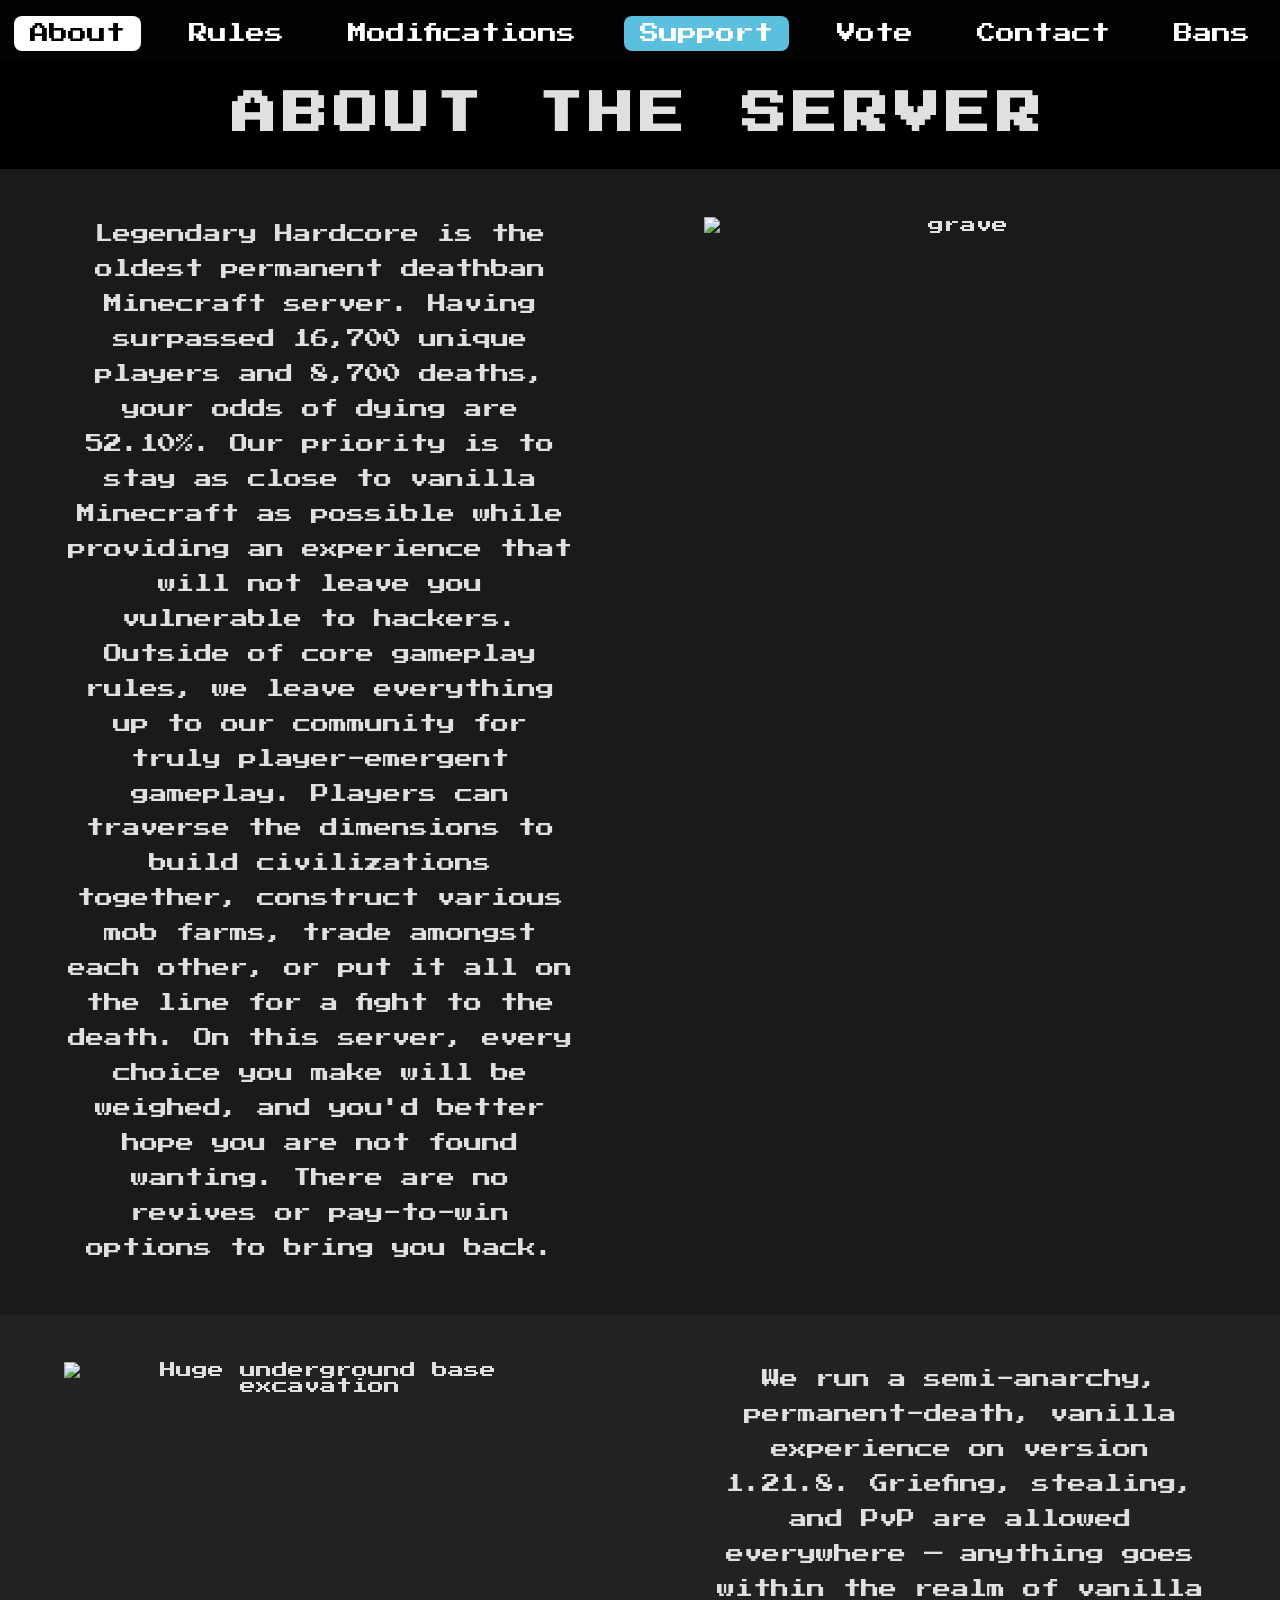
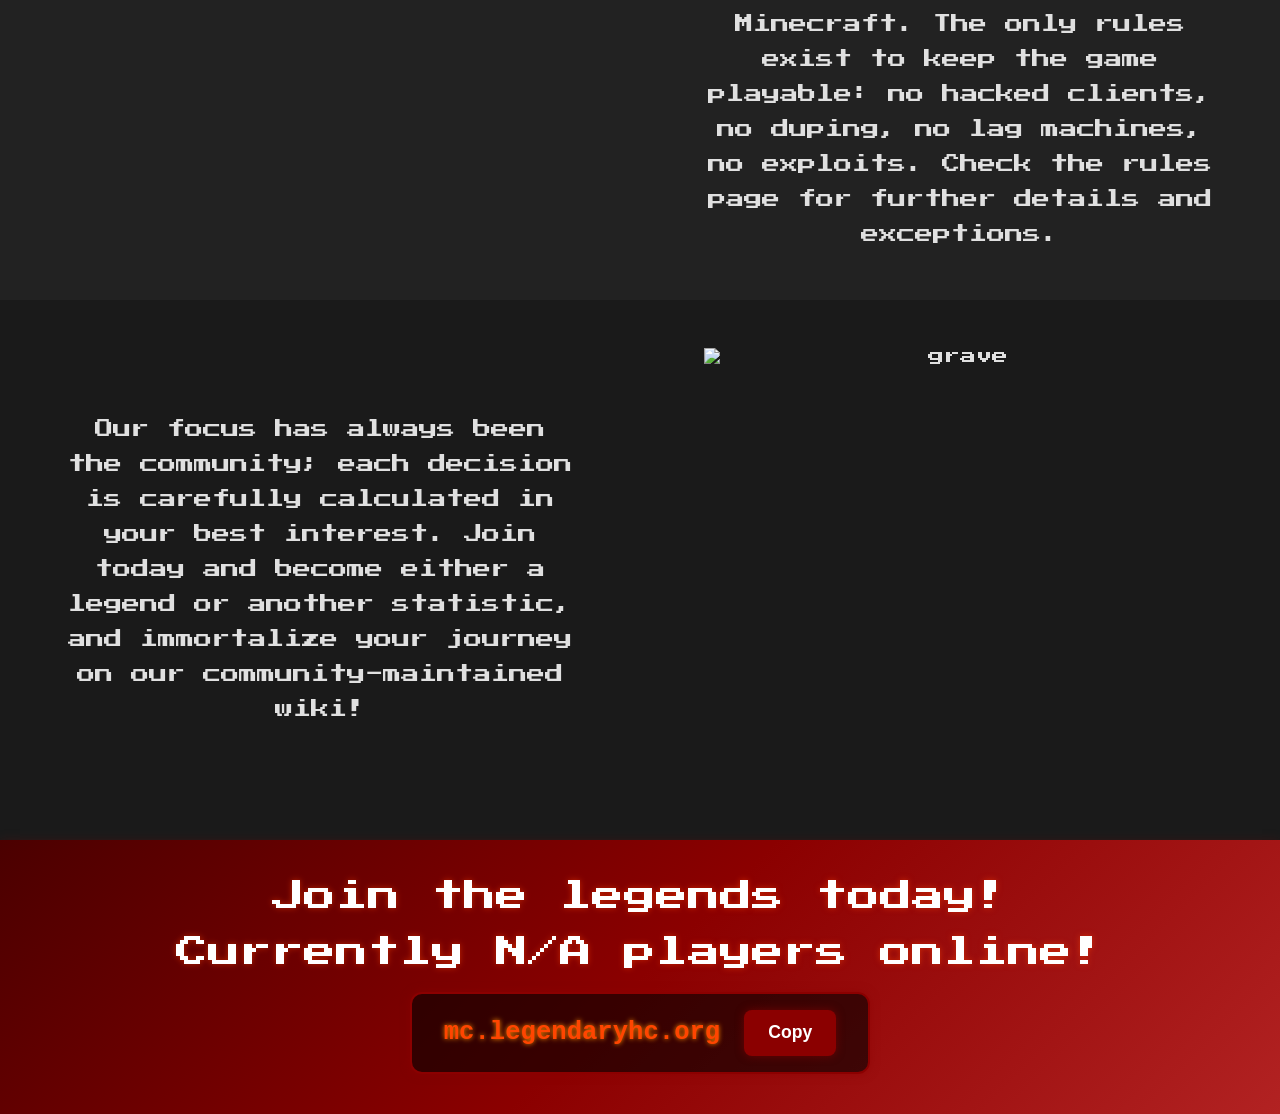
==== about.html @ 34c78698 "Add files via upload Added Core HTML, JS, and CSS" ====
<!DOCTYPE html>
<html lang="en">
<head>
    <meta charset="UTF-8">
    <meta name="viewport" content="width=device-width, initial-scale=1.0">
    <title>About - Legendary Hard-Core</title>
    <link rel="stylesheet" href="styles.css">
    <link href="https://fonts.googleapis.com/css2?family=Press+Start+2P&display=swap" rel="stylesheet">
    <!-- Font Awesome for social icons  -->
    <link rel="stylesheet" href="https://cdnjs.cloudflare.com/ajax/libs/font-awesome/6.5.1/css/all.min.css">
</head>
<body>
    <!-- Navigation Menu (same on all pages, with active class on current) -->
    <nav class="navbar">
        <!-- Hamburger icon (visible on mobile) -->
        <div class="hamburger" id="hamburger">
            <span></span>
            <span></span>
            <span></span>
        </div>

        <!-- Side menu content (hidden by default on mobile, visible horizontal on desktop) -->
        <div class="nav-sidebar" id="nav-sidebar">
            <!-- Close button (X) inside menu for easy close on mobile -->
            <div class="close-btn" id="close-btn">×</div>

            <ul class="nav-menu">
                <li><a href="index.html">Home</a></li>
                <li><a href="about.html" class="active">About</a></li>
                <li><a href="rules.html">Rules</a></li>
                <li><a href="modifications.html">Modifications</a></li>
                <li><a href="support.html" class="shop">Support</a></li>
                <li><a href="vote.html">Vote</a></li>
                <li><a href="contact.html">Contact</a></li>
                <li><a href="https://bans.legendaryhc.org/" target="_blank">Bans</a></li>
                <li><a href="https://wiki.legendaryhc.org/index.php?title=Main_Page" target="_blank">Wiki</a></li>
            </ul>
        </div>
    </nav>

    <section class="about">
        <div class="about-header">
            <h2>ABOUT THE SERVER</h2>
        </div>

        
        <div class="about-row row-1">
            <div class="about-text">
                <p>
                    Legendary Hardcore is the oldest permanent deathban Minecraft server. Having surpassed 16,700 unique players and 8,700 deaths, your odds of dying are 52.10%. Our priority is to stay as close to vanilla Minecraft as possible while providing an experience that will not leave you vulnerable to hackers. Outside of core gameplay rules, we leave everything up to our community for truly player-emergent gameplay. Players can traverse the dimensions to build civilizations together, construct various mob farms, trade amongst each other, or put it all on the line for a fight to the death. On this server, every choice you make will be weighed, and you'd better hope you are not found wanting. There are no revives or pay-to-win options to bring you back.
                </p>
            </div>
            <div class="about-image">
                <img src="images/about/2025-11-15_00.03.40.png" alt="grave" class="feature-img">
            </div>
        </div>

        
        <div class="about-row row-2">
            <div class="about-image">
                <img src="images/about/pumpkin cave.png" alt="Huge underground base excavation" class="feature-img">
            </div>
            <div class="about-text">
                <p>
                    We run a semi-anarchy, permanent-death, vanilla experience on version 1.21.8. Griefing, stealing, and PvP are allowed everywhere — anything goes within the realm of vanilla Minecraft. The only rules exist to keep the game playable: no hacked clients, no duping, no lag machines, no exploits. Check the rules page for further details and exceptions.
                </p>
            </div>
        </div>

        
        <div class="about-row row-3">
            <div class="about-text">
                <p>
                    Our focus has always been the community; each decision is carefully calculated in your best interest. Join today and become either a legend or another statistic, and immortalize your journey on our community-maintained wiki!
                </p>
            </div>
            <div class="about-image">
                <img src="images/about/pinefish grave.PNG" alt="grave" class="feature-img">
            </div>
        </div>

        
        <div class="about-cta">
            <p>Join the legends today!</p>
            <p>Currently <span id="player-count">Loading...</span> players online!</p> <!-- New line for player count -->
            <div class="ip-copy">
                <span>mc.legendaryhc.org</span>
                <button onclick="copyIP()" title="Copy IP">Copy</button>
            </div>
        </div>
    </section>

    <script src="script.js"></script>
</body>
</html>
---- styles.css ----
/* Smooth scrolling for section links */
html {
    scroll-behavior: smooth;
}

body {
    margin: 0;
    font-family: 'Press Start 2P', cursive;
    background: #0f0f0f;
    color: #e0e0e0;
    text-align: center;
    padding-top: 60px; /* Space for fixed menu */
}


@media (max-width: 1023px) {
    body {
        padding-top: 50px; /* Slightly less for mobile */
    }
}

/* Navigation */
.navbar {
    position: fixed;
    top: 0;
    left: 0;
    width: 100%;
    z-index: 1000;
    background: rgba(0, 0, 0, 0.8);
}

/* Hamburger icon (visible on mobile) */
.hamburger {
    display: flex;
    flex-direction: column;
    gap: 7px;
    cursor: pointer;
    padding: 20px;
    position: absolute;
    top: 0;
    right: 0;
}

.hamburger span {
    width: 35px;
    height: 4px;
    background: #fff;
    border-radius: 2px;
    transition: all 0.3s ease;
}

/* X shape when menu is open */
.hamburger.active span:nth-child(1) {
    transform: rotate(45deg) translate(10px, 10px);
}
.hamburger.active span:nth-child(2) {
    opacity: 0;
}
.hamburger.active span:nth-child(3) {
    transform: rotate(-45deg) translate(9px, -9px);
}

/* Slide-out sidebar (for mobile) */
.nav-sidebar {
    position: fixed;
    top: 0;
    right: 0;
    width: 320px;
    height: 100vh;
    background: rgba(0, 0, 0, 0.95);
    backdrop-filter: blur(10px);
    transform: translateX(100%);
    transition: transform 0.4s ease;
    z-index: 999;
}

.nav-sidebar.open {
    transform: translateX(0);
}

/* Close button for mobile */
.close-btn {
    position: absolute;
    top: 20px;
    right: 30px;
    font-size: 40px;
    color: #fff;
    cursor: pointer;
}

/* Menu items */
.nav-menu {
    list-style: none;
    padding: 6rem 2rem 2rem;
    margin: 0;
    height: 100%;
    display: flex;
    flex-direction: column;
    justify-content: center;
}

.nav-menu li {
    margin: 2rem 0;
}

.nav-menu a {
    color: #fff;
    font-size: 1.8rem;
    text-decoration: none;
    transition: color 0.3s, background 0.3s;
    display: block;
    padding: 1rem;
    border-radius: 8px;
}

.nav-menu a:hover {
    color: #4CAF50;
    background: rgba(76, 175, 80, 0.15);
}

/* Active page highlight  */
.nav-menu a.active {
    background: #fff;
    color: #000;
}

/* Shop/Support highlight  */
.nav-menu a.shop {
    background: #5bc0de;
    color: #fff;
}

/* Active shop  */
.nav-menu a.active.shop {
    background: #31b0d5;
    color: #fff;
}

/* Responsive: Horizontal menu on desktop */
@media (min-width: 1024px) {
    .hamburger {
        display: none;
    }

    .nav-sidebar {
        position: static;
        transform: none;
        background: none;
        backdrop-filter: none;
        height: auto;
        width: 100%;
        display: block;
    }

    .close-btn {
        display: none;
    }

    .nav-menu {
        flex-direction: row;
        justify-content: center;
        padding: 1rem 0;
        height: auto;
    }

    .nav-menu li {
        margin: 0 1rem;
    }

    .nav-menu a {
        font-size: 1.2rem;
        padding: 0.5rem 1rem;
    }
}

/* On mobile, force hamburger even if screen is wide but tall */
@media (max-width: 768px) {
    .nav-menu {
        flex-direction: column; /* Ensure vertical stack in sidebar */
    }
    .nav-menu a {
        font-size: 1.6rem; /* Slightly smaller for mobile */
    }
}

/* HERO SECTION (Home) */
.hero {
    display: flex;
    height: 80vh;
}

.left-side {
    width: 50%;
    background-image: url('images/lhc_logo_heads.png');
    background-size: cover;
    background-position: center;
    background-repeat: no-repeat;
    position: relative;
    color: white;
    display: flex;
    flex-direction: column;
    justify-content: center;
    align-items: center;
    padding: 2rem;
}

.left-side::before {
    content: "";
    position: absolute;
    top: 0;
    left: 0;
    right: 0;
    bottom: 0;
    background: rgba(0, 0, 0, 0.65);
    z-index: 1;
}

.left-side > * {
    position: relative;
    z-index: 2;
}

.left-side h1 {
    font-size: 4rem;
    text-shadow: 3px 3px 6px rgba(0,0,0,0.8);
    margin: 0;
    text-transform: uppercase;
}

.left-side p {
    font-size: 1.5rem;
    margin-top: 1rem;
    text-shadow: 2px 2px 4px rgba(0,0,0,0.9);
}

.social-links {
    position: absolute;
    bottom: 2rem;
    right: 2rem;
    display: flex;
    gap: 1.5rem;
    justify-content: flex-end;
}

.social-links a {
    color: white;
    font-size: 2rem;
    text-decoration: none;
    transition: color 0.3s ease;
}

.social-links a:hover {
    color: #4CAF50;
}

.social-links a i {
    text-shadow: 0 0 6px rgba(0,0,0,0.7);
}

.right-side {
    width: 50%;
    position: relative;
    overflow: hidden;
}

.slideshow {
    height: 100%;
    width: 100%;
}

.slide {
    position: absolute;
    top: 0;
    left: 0;
    width: 100%;
    height: 100%;
    object-fit: cover;
    opacity: 0;
    transition: opacity 1s ease-in-out;
}

.slide.active {
    opacity: 1;
}

.caption {
    position: absolute;
    bottom: 0;
    left: 0;
    right: 0;
    background: rgba(0, 0, 0, 0.8);
    color: #fff;
    padding: 1rem;
    font-size: 1rem;
    text-align: left;
}

@media (max-width: 768px) {
    .hero {
        flex-direction: column;
        height: auto; /* Allow natural height on mobile */
    }
    .left-side, .right-side {
        width: 100%;
        height: 50vh; /* Half screen for each */
        padding: 1rem; /* Reduce padding */
    }
    .left-side h1 {
        font-size: 2.5rem; /* Smaller for mobile */
    }
    .left-side p {
        font-size: 1rem;
    }
    .social-links {
        position: static;
        margin-top: 1rem;
        justify-content: center;
        gap: 1rem;
    }
    .social-links a {
        font-size: 1.5rem;
    }
    .slide {
        height: 100%;
        object-fit: contain; /* Fit without cropping on mobile */
    }
    .caption {
        font-size: 0.8rem;
        padding: 0.5rem;
    }
}

/* ABOUT SECTION */
.about {
    background: #111;
    padding: 0;
    color: #e0e0e0;
}

.about-header {
    background: #000;
    padding: 2rem 1rem;
    text-align: center;
}

.about-header h2 {
    margin: 0;
    font-size: 2.8rem;
    text-transform: uppercase;
    letter-spacing: 6px;
}

.about-row {
    display: flex;
    align-items: stretch;
    min-height: 60vh;
    flex-wrap: wrap;
}

.about-row .about-text,
.about-row .about-image {
    flex: 1;
    min-width: 300px;
    padding: 3rem 4rem;
    display: flex;
    flex-direction: column;
    justify-content: center;
}

.about-row .about-text p {
    font-size: 1.15rem;
    line-height: 1.9;
    margin: 0;
}

.about-row .about-image {
    position: relative;
    overflow: hidden;
}

.feature-img {
    width: 100%;
    height: 100%;
    object-fit: cover;
    object-position: center;
    transition: transform 0.4s ease;
}

.about-row:hover .feature-img {
    transform: scale(1.05);
}

.row-1,
.row-3 {
    background: #1a1a1a;
}

.row-2 {
    background: #222222;
}

.about-cta {
    background: linear-gradient(135deg, #4B0000, #8B0000, #B22222);
    padding: 2.5rem;
    text-align: center;
    color: #fff;
    box-shadow: 0 4px 12px rgba(139, 0, 0, 0.4);
}

.about-cta p {
    font-size: 2rem;
    margin: 0 0 1.5rem;
    text-shadow: 0 0 6px rgba(255, 69, 0, 0.5);
}

.ip-copy {
    display: inline-flex;
    align-items: center;
    background: rgba(0, 0, 0, 0.6);
    padding: 1rem 2rem;
    border-radius: 12px;
    font-size: 1.6rem;
    gap: 1.5rem;
    border: 2px solid #8B0000;
    box-shadow: 0 0 10px rgba(139, 0, 0, 0.5);
}

.ip-copy span {
    font-family: monospace;
    color: #FF4500;
    text-shadow: 0 0 5px #FF8C00;
    font-weight: bold;
}

.ip-copy button {
    background: #8B0000;
    color: #fff;
    border: none;
    padding: 0.8rem 1.5rem;
    cursor: pointer;
    border-radius: 8px;
    font-size: 1.1rem;
    font-weight: bold;
    transition: all 0.3s ease;
    box-shadow: 0 0 8px rgba(139, 0, 0, 0.6);
}

.ip-copy button:hover {
    background: #B22222;
    transform: scale(1.03);
    box-shadow: 0 0 12px rgba(178, 34, 34, 0.8);
}

@media (max-width: 768px) {
    .about-header h2 {
        font-size: 2rem;
    }
    .about-row {
        flex-direction: column;
        min-height: auto;
    }
    .about-row .about-text,
    .about-row .about-image {
        padding: 1.5rem 2rem;
        min-height: auto;
    }
    .about-row .about-text p {
        font-size: 1rem;
        line-height: 1.6; 
    }
    .about-cta {
        padding: 2rem 1rem;
    }
    .about-cta p {
        font-size: 1.5rem;
    }
    .ip-copy {
        flex-direction: column;
        gap: 1rem;
        font-size: 1.4rem;
        padding: 0.8rem 1.5rem;
    }
    .ip-copy button {
        padding: 0.6rem 1rem;
        font-size: 1rem;
    }
}

/* RULES SECTION */
.rules {
    background: #0f0f0f;
    padding: 4rem 2rem;
    color: #e0e0e0;
}

.rules-header {
    background: #000;
    padding: 2rem;
    text-align: center;
    border-bottom: 4px solid #00aaff;
}

.rules-header h2 {
    margin: 0;
    font-size: 3.2rem;
    text-transform: uppercase;
    letter-spacing: 8px;
    color: #fff;
}

.rules-intro {
    text-align: center;
    max-width: 900px;
    margin: 2rem auto;
}

.rules-intro p {
    font-size: 1.4rem;
    color: #ffcc00;
    margin: 0;
}

.rules-highlights {
    display: flex;
    justify-content: center;
    gap: 4rem;
    flex-wrap: wrap;
    margin: 4rem 0;
    max-width: 1200px;
    margin-left: auto;
    margin-right: auto;
}

.rule-card {
    background: #1a1a1a;
    padding: 2rem;
    width: 300px;
    text-align: center;
    border-radius: 8px;
    border: 2px solid #333;
    transition: transform 0.3s;
}

.rule-card:hover {
    transform: translateY(-10px);
    border-color: #00aaff;
}

.rule-icon {
    font-size: 4rem;
    color: #00aaff;
    margin-bottom: 1rem;
}

.rule-card p {
    font-size: 1.1rem;
    margin: 0;
}

.rules-details {
    max-width: 1000px;
    margin: 0 auto;
    text-align: center;
    font-size: 1.15rem;
    line-height: 1.8;
}

.rules-details p {
    margin-bottom: 1.5rem;
}

.rules-details a {
    color: #ffcc00;
    text-decoration: underline;
}

.rules-details a:hover {
    color: #fff;
}

@media (max-width: 768px) {
    .rules {
        padding: 2rem 1rem;
    }
    .rules-header h2 {
        font-size: 2.2rem;
    }
    .rules-intro p {
        font-size: 1.2rem;
    }
    .rules-highlights {
        flex-direction: column;
        gap: 2rem;
    }
    .rule-card {
        width: 100%;
        padding: 1.5rem;
    }
    .rule-icon {
        font-size: 3rem;
    }
    .rule-card p {
        font-size: 1rem;
    }
    .rules-details {
        font-size: 1rem;
        padding: 0 1rem;
    }
}

/* SUPPORT SECTION - COMPACT & EVEN CARDS */
.support {
    background: #0a0a0a url('images/backgrounds/2025-10-23_02.30.45.png') center/cover no-repeat fixed;
    padding: 6rem 2rem 12rem;
    color: #fff;
    position: relative;
}

.support::before {
    content: "";
    position: absolute;
    top: 0;
    left: 0;
    right: 0;
    bottom: 0;
    background: rgba(0, 0, 0, 0.65);
    z-index: 0;
}

.support > * {
    position: relative;
    z-index: 1;
}

.support-container {
    display: flex;
    max-width: 1400px;
    margin: 0 auto;
    gap: 6rem;
    flex-wrap: wrap;
}

.support-text {
    flex: 1;
    min-width: 380px;
}

.support-text h2 {
    font-size: 5rem;
    text-transform: uppercase;
    color: #ffd700;
    margin-bottom: 0.5rem;
    letter-spacing: 4px;
}

.support-text h3 {
    font-size: 3rem;
    color: #00bfff;
    margin-bottom: 2rem;
}

.support-text p {
    font-size: 1.3rem;
    line-height: 1.9;
    margin-bottom: 2rem;
}

.visit-store {
    display: inline-block;
    background: #ff4500;
    color: white;
    padding: 1.2rem 3rem;
    font-size: 1.6rem;
    text-decoration: none;
    border-radius: 8px;
    margin-top: 2rem;
    font-weight: bold;
    transition: background 0.3s;
}

.visit-store:hover {
    background: #ff6347;
}

.support-ranks {
    flex: 1;
    display: flex;
    flex-direction: column;
    gap: 4rem;
}

.rank-card {
    position: relative;
    height: 260px;
    perspective: 1000px;
    cursor: pointer;
    transition: transform 0.3s ease;
}

.rank-card:hover {
    transform: translateY(-8px);
}

.rank-inner {
    position: absolute;
    width: 100%;
    height: 100%;
    transition: transform 0.8s;
    transform-style: preserve-3d;
}

.rank-card:hover .rank-inner {
    transform: rotateY(180deg);
}

.rank-front,
.rank-back {
    position: absolute;
    width: 100%;
    height: 100%;
    backface-visibility: hidden;
    display: flex;
    flex-direction: column;
    justify-content: center;
    align-items: center;
    border-radius: 16px;
    padding: 1.5rem;
    background: rgba(20, 20, 20, 0.92);
    border: 3px solid #444;
    box-shadow: 0 6px 20px rgba(0,0,0,0.7);
    overflow: hidden;
}

.rank-back {
    transform: rotateY(180deg);
    background: rgba(30, 30, 30, 0.98);
    overflow-y: auto;
}

.rank-heart {
    width: 120px;
    height: 120px;
    margin-bottom: 1rem;
}

.rank-card h4 {
    font-size: 2.4rem;
    margin: 0.5rem 0;
    color: #ffd700;
}

.price {
    font-size: 1.6rem;
    color: #00ff9d;
    font-weight: bold;
    text-align: center;
}

.rank-back ul {
    list-style: none;
    padding: 0 1.5rem;
    margin: 0;
    text-align: left;
    font-size: 1rem;
    line-height: 1.7;
}

.rank-back li {
    margin-bottom: 0.7rem;
    position: relative;
    padding-left: 1.6rem;
}

.rank-back li:before {
    content: "→";
    position: absolute;
    left: 0;
    color: #ffd700;
}

.gold .rank-front { border-color: #ffd700; }
.diamond .rank-front { border-color: #00bfff; }
.hardcore .rank-front { border-color: #ff4500; }

@media (max-width: 768px) {
    .support {
        padding: 4rem 1rem 8rem;
    }
    .support-container {
        flex-direction: column;
        gap: 3rem;
    }
    .support-text h2 {
        font-size: 3.5rem;
    }
    .support-text h3 {
        font-size: 2.2rem;
    }
    .support-text p {
        font-size: 1.1rem;
    }
    .visit-store {
        padding: 1rem 2rem;
        font-size: 1.4rem;
    }
    .support-ranks {
        gap: 3rem;
    }
    .rank-card {
        height: auto; /* Allow natural height on mobile */
    }
    .rank-inner {
        transform: none !important; /* Disable flip on mobile for simplicity; show front only or tap to flip if needed */
    }
    .rank-back {
        display: none; /* Optional: Show only front on mobile, or add JS tap to toggle */
    }
    .rank-heart {
        width: 80px;
        height: 80px;
    }
    .rank-card h4 {
        font-size: 2rem;
    }
    .price {
        font-size: 1.4rem;
    }
}

/* VOTE SECTION */
.vote {
    background: #0a0a0a url('images/vote-bg.png') center/cover no-repeat fixed;
    padding: 6rem 2rem 10rem;
    color: #e0e0e0;
    position: relative;
}

.vote::before {
    content: "";
    position: absolute;
    top: 0; left: 0; right: 0; bottom: 0;
    background: rgba(0, 0, 0, 0.7);
    z-index: 0;
}

.vote > * {
    position: relative;
    z-index: 1;
}

.vote-header {
    background: #000;
    padding: 2rem;
    text-align: center;
    border-bottom: 4px solid #00aaff;
}

.vote-header h2 {
    margin: 0;
    font-size: 3.5rem;
    text-transform: uppercase;
    letter-spacing: 8px;
    color: #fff;
}

.vote-intro {
    max-width: 1000px;
    margin: 3rem auto;
    text-align: center;
}

.vote-intro p {
    font-size: 1.3rem;
    line-height: 1.8;
    margin-bottom: 1.5rem;
}

.perks-list {
    list-style: none;
    padding: 0;
    margin: 2rem 0;
    font-size: 1.2rem;
}

.perks-list li {
    margin-bottom: 1rem;
    color: #ffcc00;
}

.streak-note {
    font-size: 1.1rem;
    color: #aaa;
    font-style: italic;
}

.vote-table {
    display: flex;
    justify-content: center;
    gap: 3rem;
    flex-wrap: wrap;
    max-width: 1200px;
    margin: 4rem auto;
}

.vote-column {
    flex: 1;
    min-width: 300px;
    background: rgba(30, 30, 30, 0.8);
    padding: 2rem;
    border-radius: 12px;
    border: 2px solid #333;
}

.vote-column h3 {
    font-size: 2rem;
    color: #00aaff;
    margin-bottom: 1.5rem;
    text-align: center;
}

.vote-link {
    display: block;
    background: #222;
    color: #fff;
    padding: 1rem;
    margin-bottom: 1rem;
    text-decoration: none;
    border-radius: 8px;
    transition: background 0.3s;
}

.vote-link:hover {
    background: #00aaff;
}

.streak-tier,
.milestone-tier {
    background: #1a1a1a;
    padding: 1rem;
    margin-bottom: 1rem;
    border-radius: 8px;
    text-align: center;
    font-size: 1.1rem;
}

.vote-note {
    text-align: center;
    font-size: 1.2rem;
    color: #aaa;
    margin-top: 3rem;
}

@media (max-width: 768px) {
    .vote {
        padding: 4rem 1rem 6rem;
    }
    .vote-header h2 {
        font-size: 2.5rem;
    }
    .vote-intro p {
        font-size: 1.1rem;
    }
    .perks-list {
        font-size: 1rem;
    }
    .streak-note {
        font-size: 1rem;
    }
    .vote-table {
        flex-direction: column;
        gap: 2rem;
    }
    .vote-column {
        min-width: 100%;
        padding: 1.5rem;
    }
    .vote-column h3 {
        font-size: 1.8rem;
    }
    .vote-link {
        padding: 0.8rem;
        font-size: 1rem;
    }
}

/* CONTACT SECTION */
.contact {
    background: #0a0a0a;
    padding: 6rem 2rem 8rem;
    color: #e0e0e0;
    text-align: center;
}

.contact-header {
    background: #000;
    padding: 2rem;
    margin-bottom: 3rem;
}

.contact-header h2 {
    margin: 0;
    font-size: 3.5rem;
    text-transform: uppercase;
    letter-spacing: 8px;
    color: #fff;
}

.contact-content {
    max-width: 900px;
    margin: 0 auto;
    font-size: 1.3rem;
    line-height: 1.8;
}

.contact-content p {
    margin-bottom: 2rem;
}

.contact-content a {
    color: #00bfff;
    text-decoration: underline;
}

.contact-content a:hover {
    color: #fff;
}

.disclaimer {
    font-size: 1.1rem;
    color: #aaa;
    font-style: italic;
    margin: 4rem 0 2rem;
}

.credits {
    font-size: 1.2rem;
    margin: 2rem 0;
}

.copyright {
    font-size: 1rem;
    color: #777;
    margin-top: 3rem;
}

@media (max-width: 768px) {
    .contact {
        padding: 4rem 1rem 6rem;
    }
    .contact-header {
        padding: 1.5rem;
        margin-bottom: 2rem;
    }
    .contact-header h2 {
        font-size: 2.5rem;
    }
    .contact-content {
        font-size: 1.1rem;
        padding: 0 1rem;
    }
    .disclaimer {
        margin: 2rem 0 1rem;
        font-size: 1rem;
    }
    .credits {
        font-size: 1.1rem;
    }
    .copyright {
        font-size: 0.9rem;
    }
    .ip-copy { 
        flex-direction: column;
    }
}

/* MODIFICATIONS SECTION (from previous) */
.modifications {
    background: #0a0a0a url('images/vote-bg.png') center/cover no-repeat fixed; 
    padding: 6rem 2rem 10rem; /* Increased padding for better spacing with background */
    color: #e0e0e0;
    position: relative;
}

.modifications::before {
    content: "";
    position: absolute;
    top: 0;
    left: 0;
    right: 0;
    bottom: 0;
    background: rgba(0, 0, 0, 0.7); /* Dark overlay for readability */
    z-index: 0;
}

.modifications > * {
    position: relative;
    z-index: 1;
}

.modifications-header {
    background: #000;
    padding: 2rem;
    text-align: center;
    border-bottom: 4px solid #00aaff;
}

.modifications-header h2 {
    margin: 0;
    font-size: 3.2rem;
    text-transform: uppercase;
    letter-spacing: 8px;
    color: #fff;
}

.modifications-intro {
    text-align: center;
    max-width: 900px;
    margin: 2rem auto;
}

.modifications-intro p {
    font-size: 1.4rem;
    color: #ffcc00;
    margin: 0;
}

.modifications-columns {
    display: flex;
    justify-content: space-between; /* Pushes columns to far left and far right */
    max-width: 1200px; /* Wider container for larger middle gap */
    margin: 4rem auto;
    gap: 4rem; /* Minimum gap, but space-between will maximize it */
}

.modifications-list {
    list-style: none;
    padding: 0;
    font-size: 1.15rem;
    line-height: 1.8;
    text-align: left;
    flex: 1; /* Allows each column to take equal space if needed, but with space-between */
    max-width: 45%; /* Limits width for larger center gap */
}

@media (max-width: 768px) {
    .modifications {
        padding: 4rem 1rem 6rem;
    }
    .modifications-header h2 {
        font-size: 2.5rem;
    }
    .modifications-intro p {
        font-size: 1.2rem;
        padding: 0 1rem;
    }
    .modifications-columns {
        flex-direction: column;
        gap: 2rem;
    }
    .modifications-list {
        max-width: 100%;
        font-size: 1rem;
        line-height: 1.6;
    }
    .modifications-list li {
        margin-bottom: 1rem;
    }
}

.modifications-list li {
    margin-bottom: 1.5rem;
    position: relative;
    padding-left: 2rem;
}

.modifications-list li::before {
    content: "•";
    position: absolute;
    left: 0;
    color: #00aaff;
    font-size: 1.5rem;
}

@media (max-width: 768px) {
    .modifications-header h2 {
        font-size: 2.5rem;
    }
    .modifications-list {
        text-align: center;
        padding: 0 1rem;
    }
    .modifications-list li {
        padding-left: 0;
        text-align: left;
    }
    .modifications-list li::before {
        left: -1rem;
    }
}
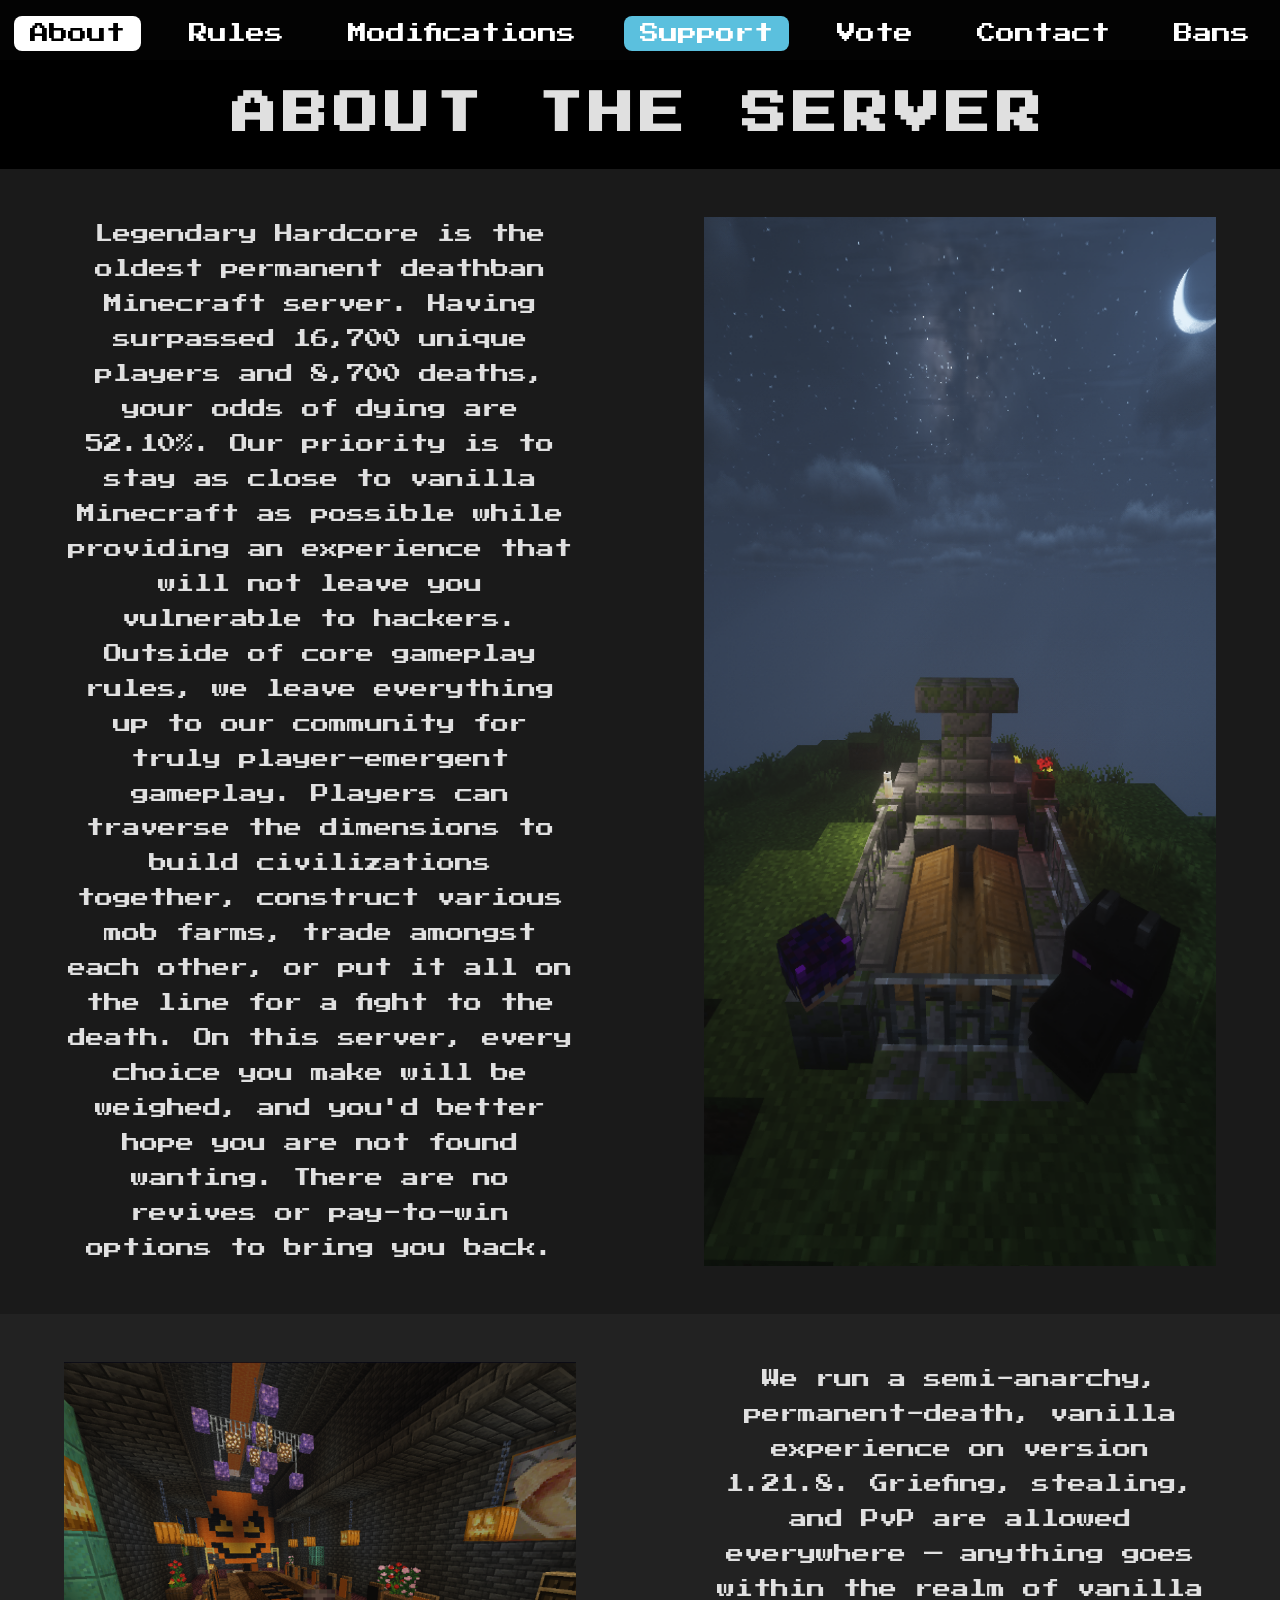
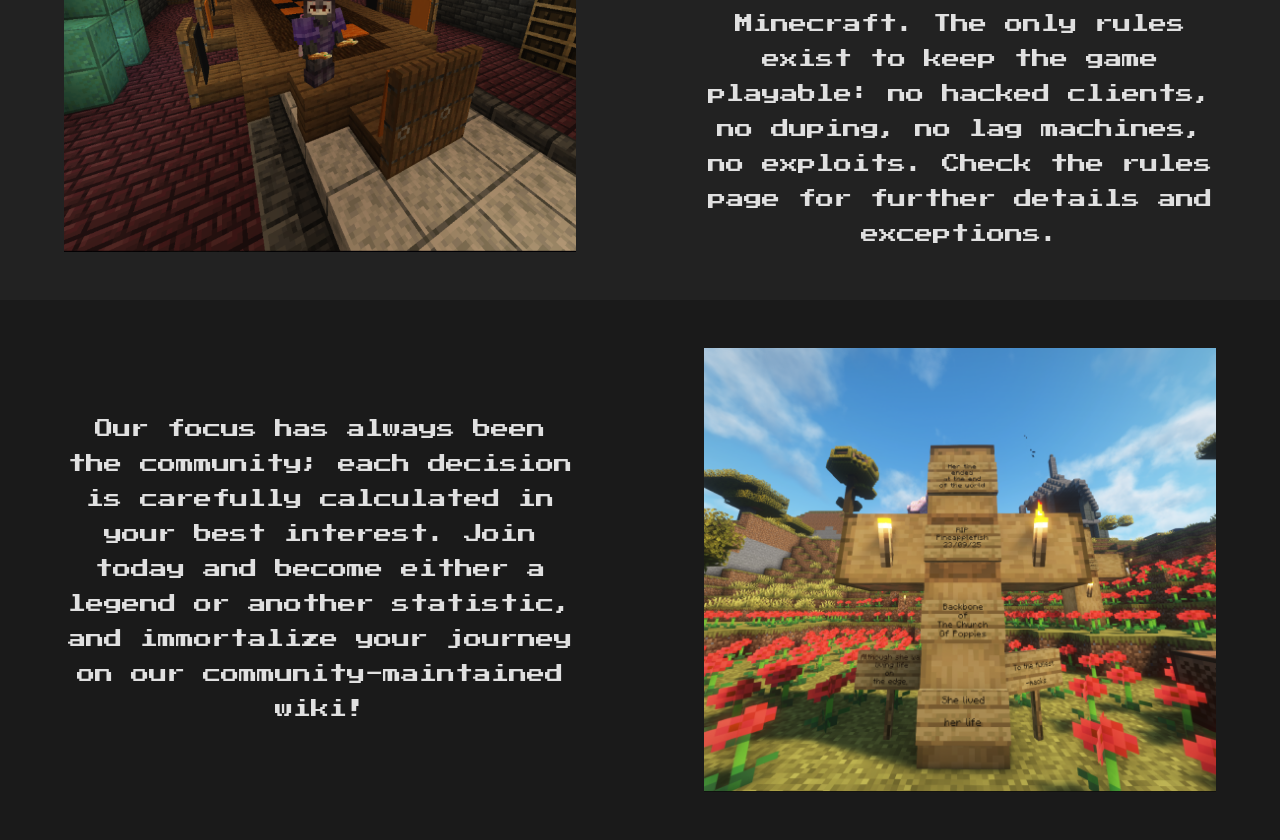
==== commit fe4141a2: "Update about.html Removed Server info" ====
--- a/about.html
+++ b/about.html
@@ -78,18 +78,9 @@
                 <img src="images/about/pinefish grave.PNG" alt="grave" class="feature-img">
             </div>
         </div>
-
-        
-        <div class="about-cta">
-            <p>Join the legends today!</p>
-            <p>Currently <span id="player-count">Loading...</span> players online!</p> <!-- New line for player count -->
-            <div class="ip-copy">
-                <span>mc.legendaryhc.org</span>
-                <button onclick="copyIP()" title="Copy IP">Copy</button>
-            </div>
-        </div>
     </section>
 
     <script src="script.js"></script>
 </body>
-</html>+
+</html>
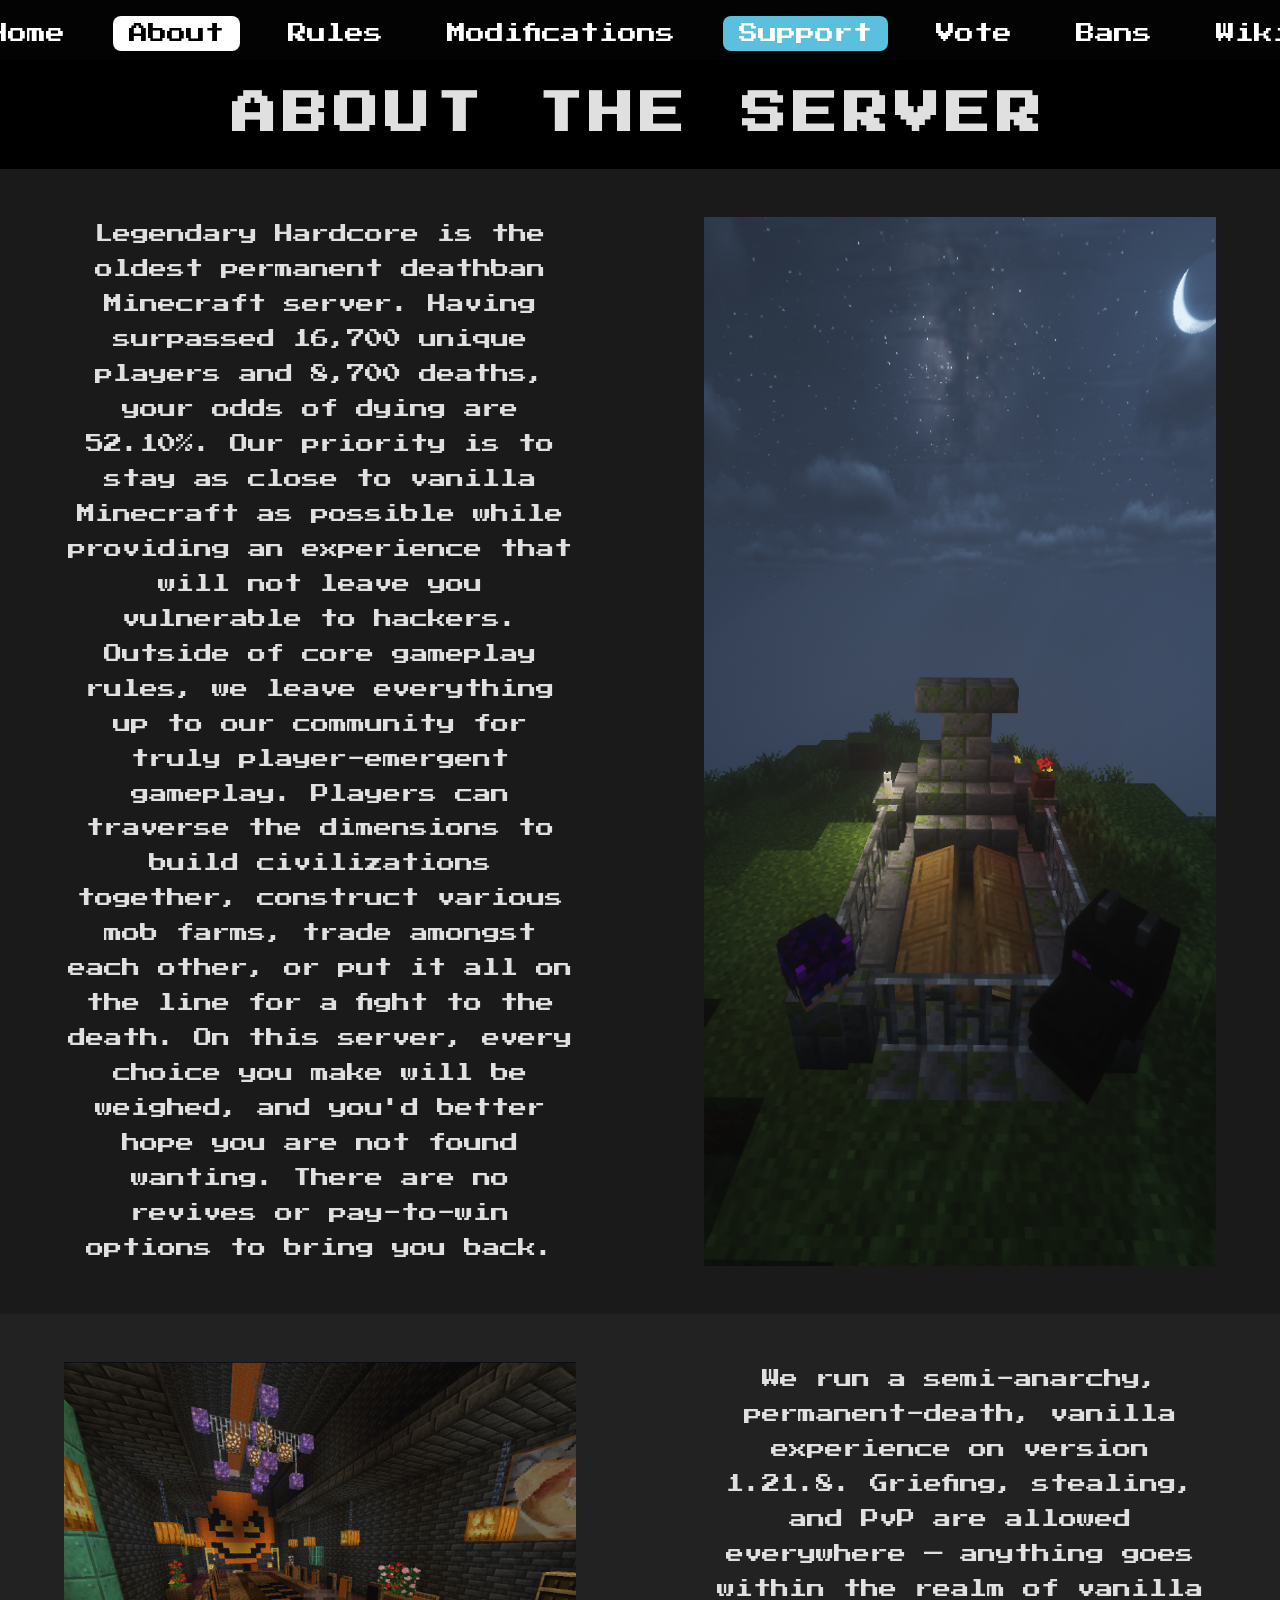
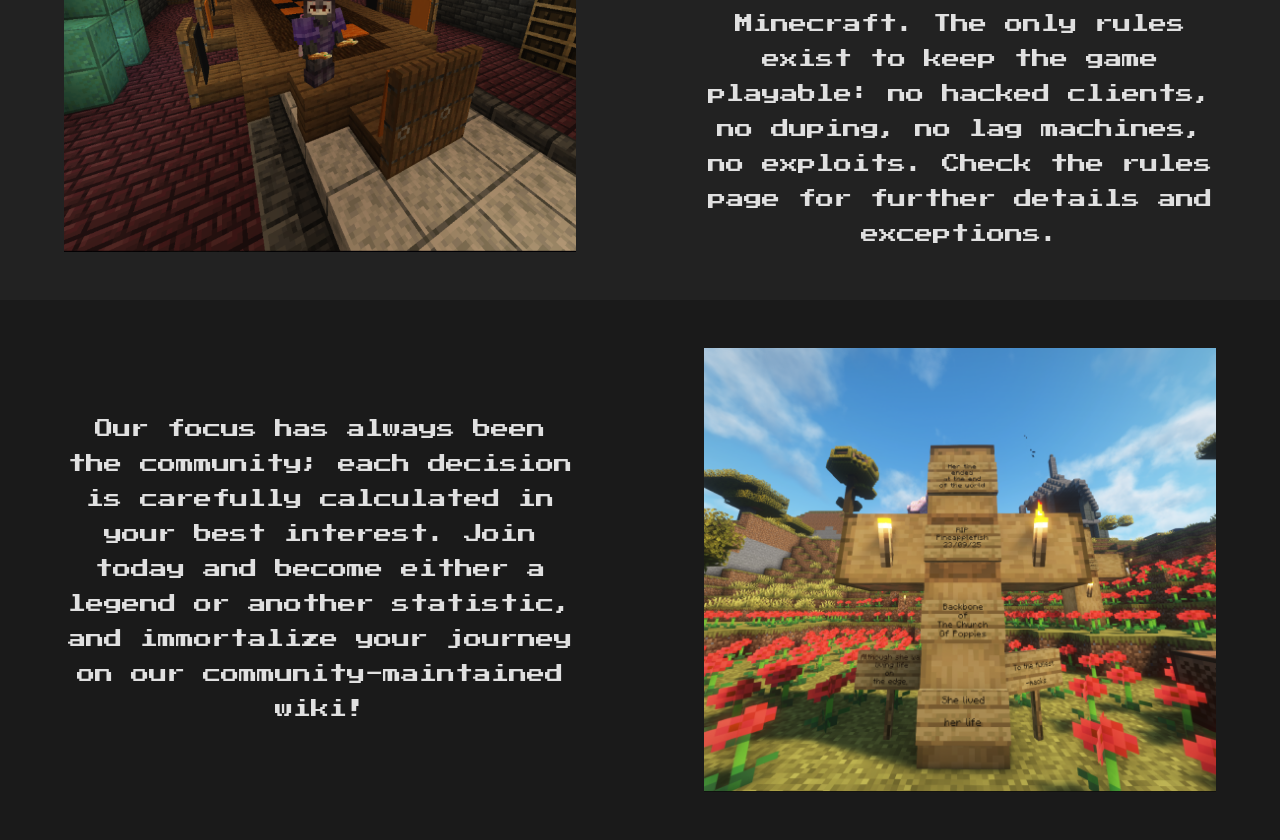
==== commit 9a632cf9: "Update about.html Removed: <li><a href="contact.html">Contact</a></li>" ====
--- a/about.html
+++ b/about.html
@@ -31,7 +31,6 @@
                 <li><a href="modifications.html">Modifications</a></li>
                 <li><a href="support.html" class="shop">Support</a></li>
                 <li><a href="vote.html">Vote</a></li>
-                <li><a href="contact.html">Contact</a></li>
                 <li><a href="https://bans.legendaryhc.org/" target="_blank">Bans</a></li>
                 <li><a href="https://wiki.legendaryhc.org/index.php?title=Main_Page" target="_blank">Wiki</a></li>
             </ul>
@@ -84,3 +83,4 @@
 </body>
 
 </html>
+
--- a/styles.css
+++ b/styles.css
@@ -1075,7 +1075,7 @@
 
 /* MODIFICATIONS SECTION (from previous) */
 .modifications {
-    background: #0a0a0a url('images/vote-bg.png') center/cover no-repeat fixed; 
+    background: #0a0a0a url('images/backgrounds/torihen castle.PNG') center/cover no-repeat fixed; 
     padding: 6rem 2rem 10rem; /* Increased padding for better spacing with background */
     color: #e0e0e0;
     position: relative;
@@ -1196,4 +1196,6 @@
     .modifications-list li::before {
         left: -1rem;
     }
-}+
+}
+
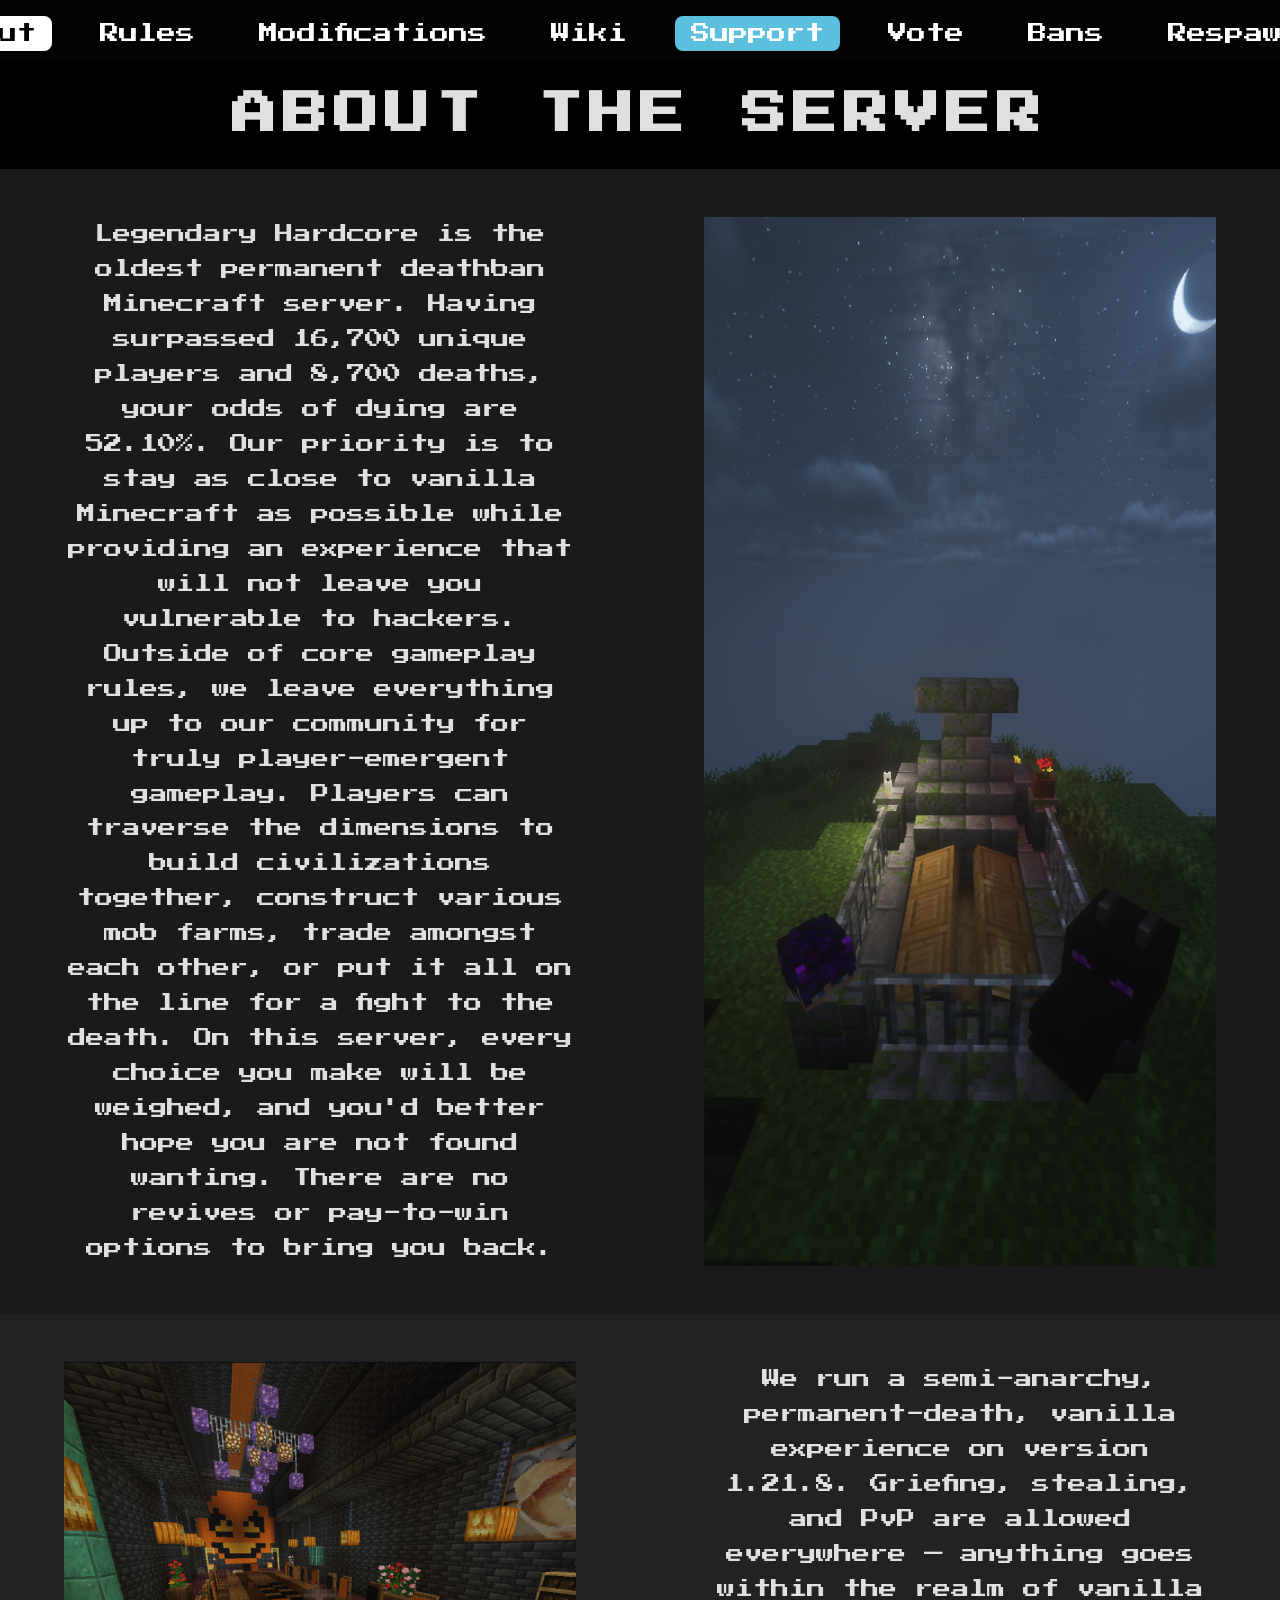
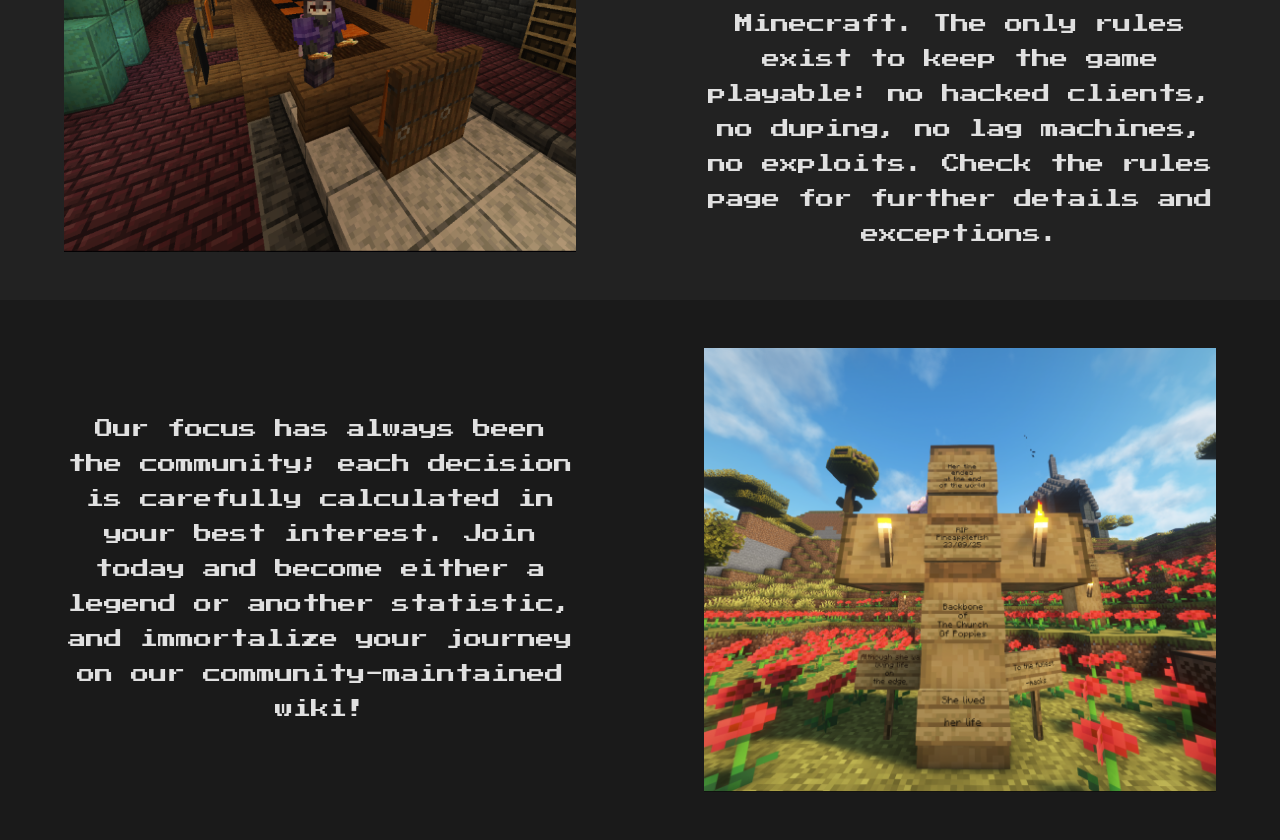
==== commit c70e234c: "Update about.html" ====
--- a/about.html
+++ b/about.html
@@ -26,13 +26,15 @@
 
             <ul class="nav-menu">
                 <li><a href="index.html">Home</a></li>
-                <li><a href="about.html" class="active">About</a></li>
+                <li><a href="about.html" class="active" >About</a></li>
                 <li><a href="rules.html">Rules</a></li>
                 <li><a href="modifications.html">Modifications</a></li>
+                <li><a href="https://wiki.legendaryhc.org/index.php?title=Main_Page" target="_blank">Wiki</a></li>
                 <li><a href="support.html" class="shop">Support</a></li>
                 <li><a href="vote.html">Vote</a></li>
                 <li><a href="https://bans.legendaryhc.org/" target="_blank">Bans</a></li>
-                <li><a href="https://wiki.legendaryhc.org/index.php?title=Main_Page" target="_blank">Wiki</a></li>
+                <li><a href="respawn.html">Respawn</a></li>
+                <li><a href="events.html">Events</a></li>
             </ul>
         </div>
     </nav>
@@ -84,3 +86,4 @@
 
 </html>
 
+
--- a/styles.css
+++ b/styles.css
@@ -1199,3 +1199,109 @@
 
 }
 
+/* EVENTS SECTION */
+.events {
+    background: #0a0a0a;
+    padding: 6rem 2rem 8rem;
+    color: #e0e0e0;
+    text-align: center;
+}
+
+.events-header {
+    background: #000;
+    padding: 2rem;
+    margin-bottom: 3rem;
+}
+
+.events-header h2 {
+    margin: 0;
+    font-size: 3.5rem;
+    text-transform: uppercase;
+    letter-spacing: 8px;
+    color: #fff;
+}
+
+.events-content {
+    max-width: 900px;
+    margin: 0 auto;
+    font-size: 1.3rem;
+    line-height: 1.8;
+}
+
+.events-content p {
+    margin-bottom: 2rem;
+}
+
+.events-placeholder {
+    margin: 2rem 0;
+    text-align: left;
+}
+
+.events-placeholder h3 {
+    font-size: 2rem;
+    margin-bottom: 1rem;
+}
+
+.events-placeholder ul {
+    list-style: disc;
+    padding-left: 2rem;
+}
+
+@media (max-width: 768px) {
+    .events {
+        padding: 4rem 1rem 6rem;
+    }
+    .events-header h2 {
+        font-size: 2.5rem;
+    }
+    .events-content {
+        font-size: 1.1rem;
+        padding: 0 1rem;
+    }
+}
+
+/* RESPAWN SECTION */
+.respawn {
+    background: #0a0a0a;
+    padding: 6rem 2rem 8rem;
+    color: #e0e0e0;
+    text-align: center;
+}
+
+.respawn-header {
+    background: #000;
+    padding: 2rem;
+    margin-bottom: 3rem;
+}
+
+.respawn-header h2 {
+    margin: 0;
+    font-size: 3.5rem;
+    text-transform: uppercase;
+    letter-spacing: 8px;
+    color: #fff;
+}
+
+.respawn-content {
+    max-width: 900px;
+    margin: 0 auto;
+    font-size: 1.3rem;
+    line-height: 1.8;
+}
+
+.respawn-content p {
+    margin-bottom: 2rem;
+}
+
+@media (max-width: 768px) {
+    .respawn {
+        padding: 4rem 1rem 6rem;
+    }
+    .respawn-header h2 {
+        font-size: 2.5rem;
+    }
+    .respawn-content {
+        font-size: 1.1rem;
+        padding: 0 1rem;
+    }
+}
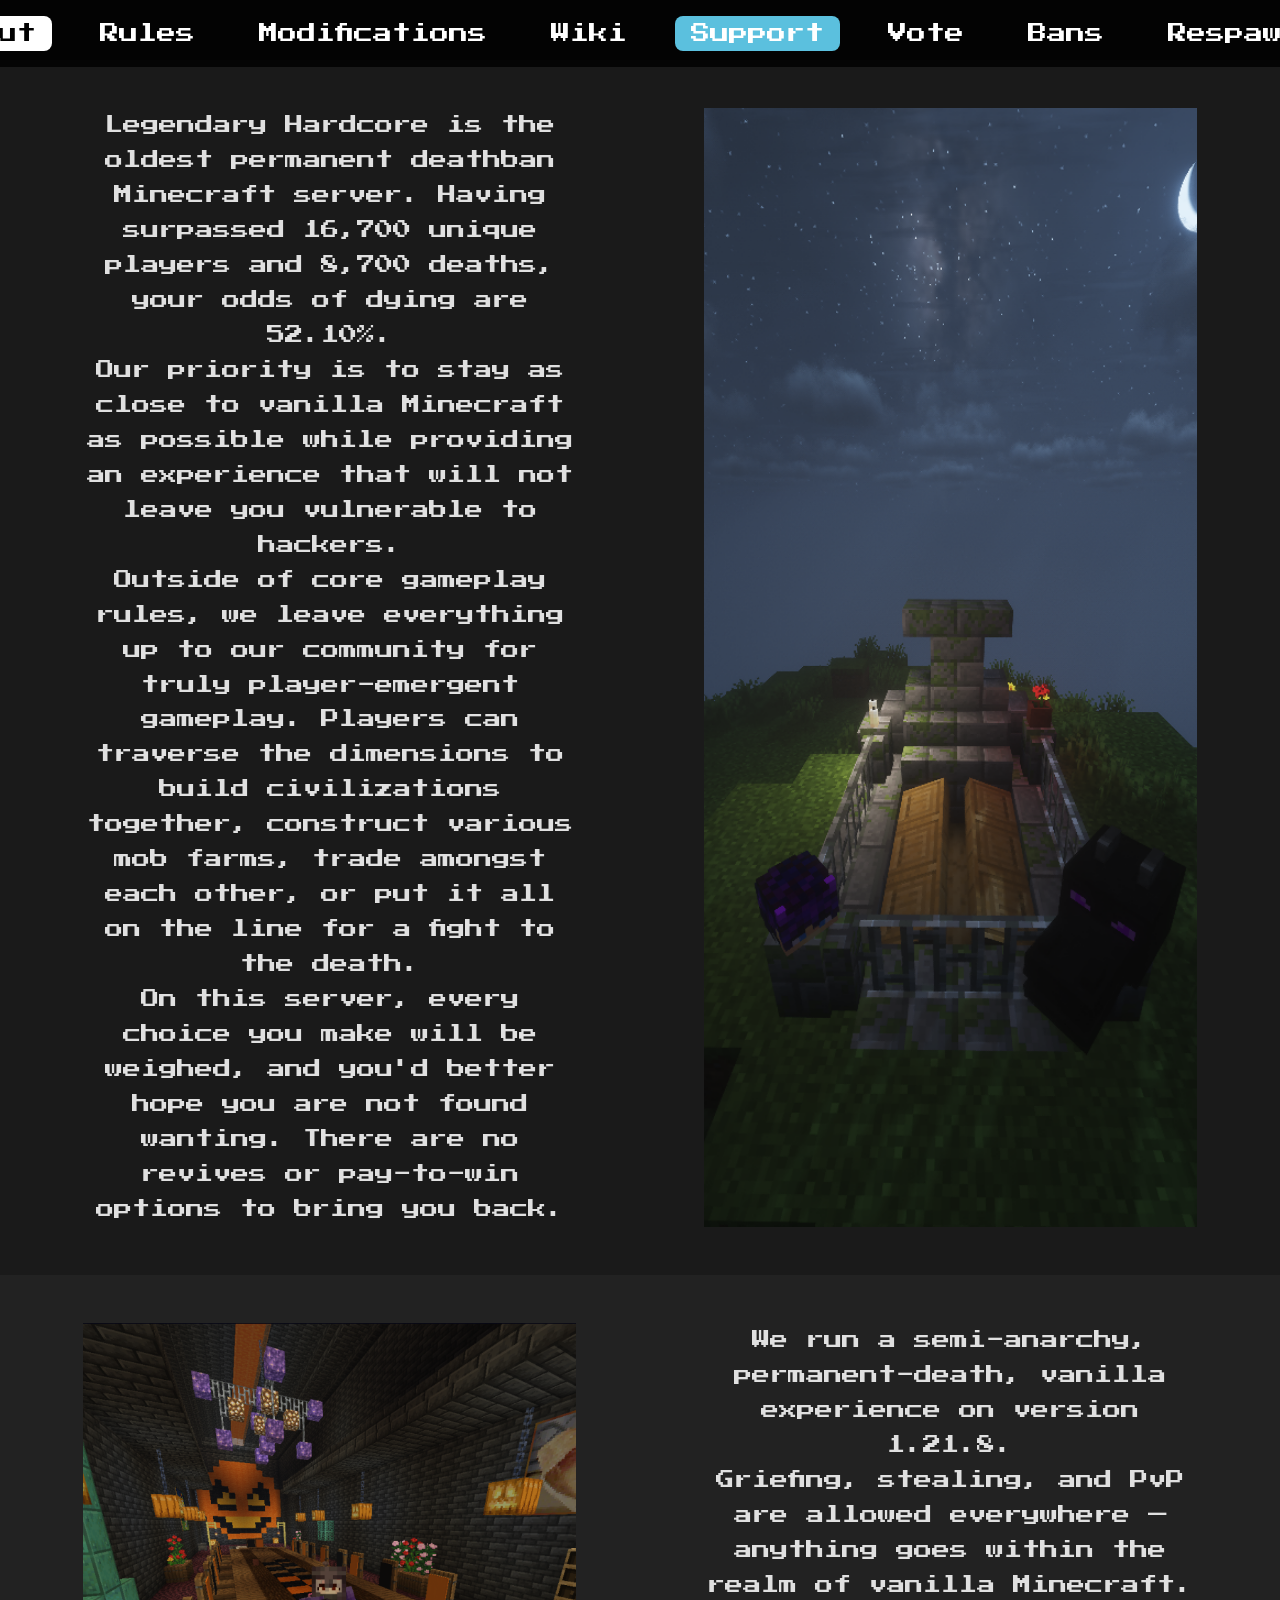
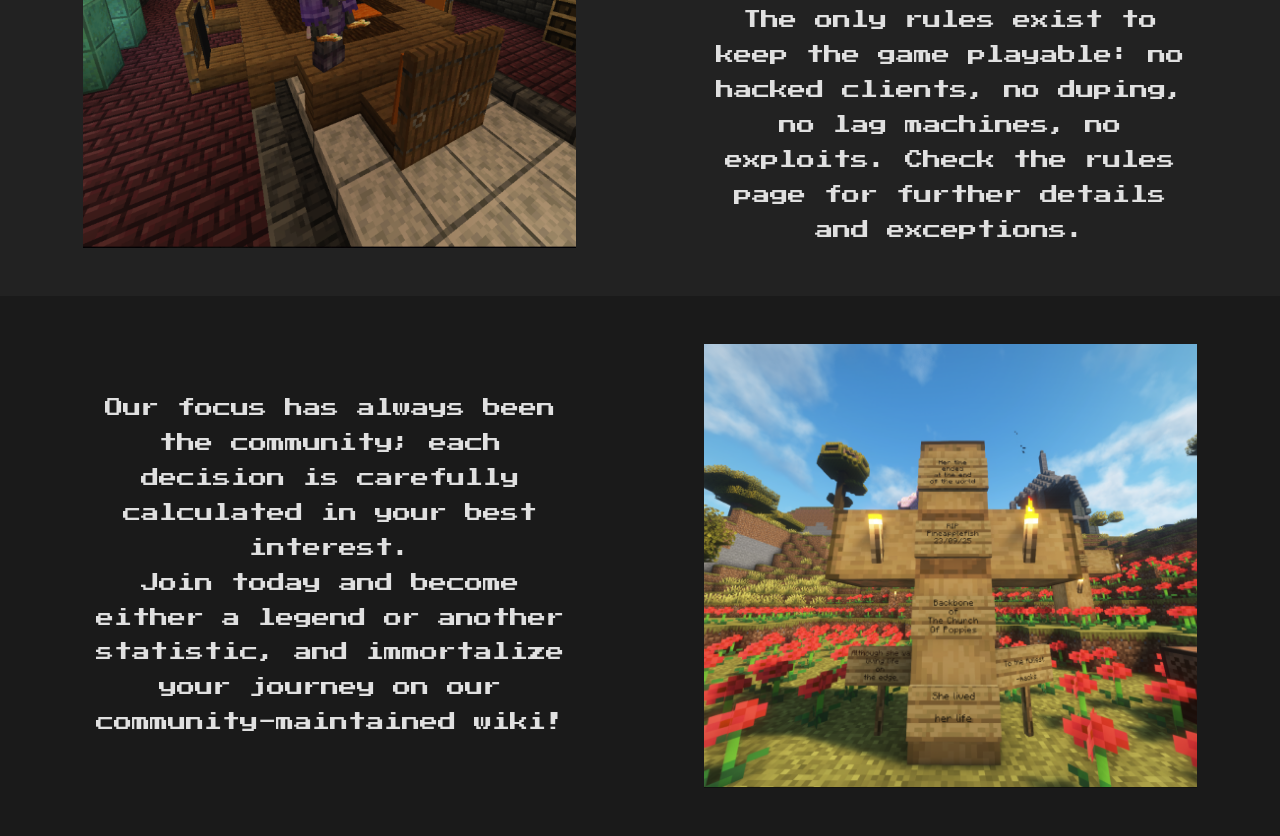
==== commit 3987ad47: "Update about.html" ====
--- a/about.html
+++ b/about.html
@@ -39,46 +39,59 @@
         </div>
     </nav>
 
-    <section class="about">
-        <div class="about-header">
-            <h2>ABOUT THE SERVER</h2>
-        </div>
+    <!-- Row 1 -->
+<div class="about-row row-1">
+    <div class="about-text">
+        <p>
+            Legendary Hardcore is the oldest permanent deathban Minecraft server. Having surpassed 16,700 unique players and 8,700 deaths, your odds of dying are 52.10%.
+        </p>
+        <p>
+            Our priority is to stay as close to vanilla Minecraft as possible while providing an experience that will not leave you vulnerable to hackers.
+        </p>
+        <p>
+            Outside of core gameplay rules, we leave everything up to our community for truly player-emergent gameplay. Players can traverse the dimensions to build civilizations together, construct various mob farms, trade amongst each other, or put it all on the line for a fight to the death.
+        </p>
+        <p>
+            On this server, every choice you make will be weighed, and you'd better hope you are not found wanting. There are no revives or pay-to-win options to bring you back.
+        </p>
+    </div>
+    <div class="about-image">
+        <img src="images/about/2025-11-15_00.03.40.png" alt="grave" class="feature-img">
+    </div>
+</div>
 
-        
-        <div class="about-row row-1">
-            <div class="about-text">
-                <p>
-                    Legendary Hardcore is the oldest permanent deathban Minecraft server. Having surpassed 16,700 unique players and 8,700 deaths, your odds of dying are 52.10%. Our priority is to stay as close to vanilla Minecraft as possible while providing an experience that will not leave you vulnerable to hackers. Outside of core gameplay rules, we leave everything up to our community for truly player-emergent gameplay. Players can traverse the dimensions to build civilizations together, construct various mob farms, trade amongst each other, or put it all on the line for a fight to the death. On this server, every choice you make will be weighed, and you'd better hope you are not found wanting. There are no revives or pay-to-win options to bring you back.
-                </p>
-            </div>
-            <div class="about-image">
-                <img src="images/about/2025-11-15_00.03.40.png" alt="grave" class="feature-img">
-            </div>
-        </div>
+<!-- Row 2 -->
+<div class="about-row row-2">
+    <div class="about-image">
+        <img src="images/about/pumpkin cave.png" alt="Huge underground base excavation" class="feature-img">
+    </div>
+    <div class="about-text">
+        <p>
+            We run a semi-anarchy, permanent-death, vanilla experience on version 1.21.8.
+        </p>
+        <p>
+            Griefing, stealing, and PvP are allowed everywhere — anything goes within the realm of vanilla Minecraft.
+        </p>
+        <p>
+            The only rules exist to keep the game playable: no hacked clients, no duping, no lag machines, no exploits. Check the rules page for further details and exceptions.
+        </p>
+    </div>
+</div>
 
-        
-        <div class="about-row row-2">
-            <div class="about-image">
-                <img src="images/about/pumpkin cave.png" alt="Huge underground base excavation" class="feature-img">
-            </div>
-            <div class="about-text">
-                <p>
-                    We run a semi-anarchy, permanent-death, vanilla experience on version 1.21.8. Griefing, stealing, and PvP are allowed everywhere — anything goes within the realm of vanilla Minecraft. The only rules exist to keep the game playable: no hacked clients, no duping, no lag machines, no exploits. Check the rules page for further details and exceptions.
-                </p>
-            </div>
-        </div>
-
-        
-        <div class="about-row row-3">
-            <div class="about-text">
-                <p>
-                    Our focus has always been the community; each decision is carefully calculated in your best interest. Join today and become either a legend or another statistic, and immortalize your journey on our community-maintained wiki!
-                </p>
-            </div>
-            <div class="about-image">
-                <img src="images/about/pinefish grave.PNG" alt="grave" class="feature-img">
-            </div>
-        </div>
+<!-- Row 3 -->
+<div class="about-row row-3">
+    <div class="about-text">
+        <p>
+            Our focus has always been the community; each decision is carefully calculated in your best interest.
+        </p>
+        <p>
+            Join today and become either a legend or another statistic, and immortalize your journey on our community-maintained wiki!
+        </p>
+    </div>
+    <div class="about-image">
+        <img src="images/about/pinefish grave.PNG" alt="grave" class="feature-img">
+    </div>
+</div>
     </section>
 
     <script src="script.js"></script>
@@ -87,3 +100,4 @@
 </html>
 
 
+
--- a/styles.css
+++ b/styles.css
@@ -1,15 +1,49 @@
+
+
+/* Updated styles.css: Removed body background-images and moved page-specific backgrounds to .left-side selectors. 
+   This ensures the background photo is only on the left side (replacing the default 'lhc_logo_heads.png' per page) 
+   and prevents the home background from persisting on other pages. Replace the placeholder image paths with your actual file names/paths. */
+
 /* Smooth scrolling for section links */
 html {
     scroll-behavior: smooth;
 }
 
+/* ====================== GLOBAL MOBILE FIXES ====================== */
+* {
+    box-sizing: border-box;           /* Prevents padding from making things overflow */
+}
+
+html, body {
+    max-width: 100%;
+    overflow-x: hidden;               /* Kills horizontal scroll completely */
+    overflow-wrap: break-word;
+    -webkit-overflow-scrolling: touch;
+}
+
+/* Less aggressive word breaking: only break if absolutely necessary */
+p, li, h1, h2, h3, h4, .rule-card p, .vote-link, .about-text p {
+    word-break: normal;               /* Default: don't break words unless overflow */
+    overflow-wrap: break-word;        /* Break long words only if they overflow */
+    hyphens: none;                    /* Disable automatic hyphens */
+}
+
+/* Make sure ALL containers never exceed screen width */
+.about-row, .rules-highlights, .vote-table, .support-container, 
+.modifications-columns, .contact-content, .support-ranks {
+    max-width: 100%;
+    padding-left: 1.2rem;             /* Slight increase for breathing room */
+    padding-right: 1.2rem;
+    box-sizing: border-box;
+}
+
 body {
     margin: 0;
     font-family: 'Press Start 2P', cursive;
-    background: #0f0f0f;
     color: #e0e0e0;
     text-align: center;
     padding-top: 60px; /* Space for fixed menu */
+    background: #0f0f0f; /* Fallback color only; no image here to avoid covering both sides */
 }
 
 
@@ -72,6 +106,7 @@
     transform: translateX(100%);
     transition: transform 0.4s ease;
     z-index: 999;
+    overflow-y: auto; /* Enable vertical scrolling if menu is too tall */
 }
 
 .nav-sidebar.open {
@@ -91,12 +126,11 @@
 /* Menu items */
 .nav-menu {
     list-style: none;
-    padding: 6rem 2rem 2rem;
+    padding: 4rem 2rem 2rem; /* Reduced top padding from 6rem for better visibility */
     margin: 0;
-    height: 100%;
     display: flex;
     flex-direction: column;
-    justify-content: center;
+    justify-content: flex-start; /* Changed from center to start from top */
 }
 
 .nav-menu li {
@@ -191,7 +225,6 @@
 
 .left-side {
     width: 50%;
-    background-image: url('images/lhc_logo_heads.png');
     background-size: cover;
     background-position: center;
     background-repeat: no-repeat;
@@ -204,6 +237,18 @@
     padding: 2rem;
 }
 
+body.home .left-side {
+    background-image: url('images/lhc_logo_heads.png'); /* Home page left background (your original) */
+}
+
+body.respawn .left-side {
+    background-image: url('images/lhc_logo_respawn.png'); /* Replace with your actual respawn left background photo path */
+}
+
+body.events .left-side {
+    background-image: url('images/lhc_logo_events.png'); /* Replace with your actual events left background photo path */
+}
+
 .left-side::before {
     content: "";
     position: absolute;
@@ -412,6 +457,8 @@
     margin: 0 0 1.5rem;
     text-shadow: 0 0 6px rgba(255, 69, 0, 0.5);
 }
+
+
 
 .ip-copy {
     display: inline-flex;
@@ -486,6 +533,37 @@
     }
 }
 
+/* Page-specific overrides for respawn.html */
+body.respawn .about-cta {
+    background: linear-gradient(135deg, #00004B, #00008B, #2222B2); /* Blue gradient instead of red */
+    box-shadow: 0 4px 12px rgba(0, 0, 139, 0.4); /* Blue-tinted shadow */
+}
+
+body.respawn .about-cta p {
+    text-shadow: 0 0 6px rgba(0, 69, 255, 0.5); /* Blue-tinted text shadow */
+}
+
+body.respawn .ip-copy {
+    background: rgba(0, 0, 0, 0.6);
+    border: 2px solid #00008B; /* Blue border */
+    box-shadow: 0 0 10px rgba(0, 0, 139, 0.5); /* Blue-tinted shadow */
+}
+
+body.respawn .ip-copy span {
+    color: #45AFFF; /* Lighter blue for IP text */
+    text-shadow: 0 0 5px #8CFFFF; /* Blue-tinted shadow */
+}
+
+body.respawn .ip-copy button {
+    background: #00008B; /* Dark blue button */
+    box-shadow: 0 0 8px rgba(0, 0, 139, 0.6); /* Blue-tinted shadow */
+}
+
+body.respawn .ip-copy button:hover {
+    background: #2222B2; /* Lighter blue on hover */
+    box-shadow: 0 0 12px rgba(34, 34, 178, 0.8); /* Blue-tinted hover shadow */
+}
+
 /* RULES SECTION */
 .rules {
     background: #0f0f0f;
@@ -688,7 +766,6 @@
     flex-direction: column;
     gap: 4rem;
 }
-
 .rank-card {
     position: relative;
     height: 260px;
@@ -696,11 +773,9 @@
     cursor: pointer;
     transition: transform 0.3s ease;
 }
-
 .rank-card:hover {
-    transform: translateY(-8px);
-}
-
+    transform: translateY(-8px); /* Keep this for desktop lift effect */
+}
 .rank-inner {
     position: absolute;
     width: 100%;
@@ -708,11 +783,9 @@
     transition: transform 0.8s;
     transform-style: preserve-3d;
 }
-
-.rank-card:hover .rank-inner {
+.rank-card.flipped .rank-inner { /* NEW: Use .flipped class for rotation (triggered by JS) */
     transform: rotateY(180deg);
 }
-
 .rank-front,
 .rank-back {
     position: absolute;
@@ -730,32 +803,27 @@
     box-shadow: 0 6px 20px rgba(0,0,0,0.7);
     overflow: hidden;
 }
-
 .rank-back {
     transform: rotateY(180deg);
     background: rgba(30, 30, 30, 0.98);
     overflow-y: auto;
 }
-
 .rank-heart {
     width: 120px;
     height: 120px;
     margin-bottom: 1rem;
 }
-
 .rank-card h4 {
     font-size: 2.4rem;
     margin: 0.5rem 0;
     color: #ffd700;
 }
-
 .price {
     font-size: 1.6rem;
     color: #00ff9d;
     font-weight: bold;
     text-align: center;
 }
-
 .rank-back ul {
     list-style: none;
     padding: 0 1.5rem;
@@ -764,20 +832,17 @@
     font-size: 1rem;
     line-height: 1.7;
 }
-
 .rank-back li {
     margin-bottom: 0.7rem;
     position: relative;
     padding-left: 1.6rem;
 }
-
 .rank-back li:before {
     content: "→";
     position: absolute;
     left: 0;
     color: #ffd700;
 }
-
 .gold .rank-front { border-color: #ffd700; }
 .diamond .rank-front { border-color: #00bfff; }
 .hardcore .rank-front { border-color: #ff4500; }
@@ -1196,112 +1261,169 @@
     .modifications-list li::before {
         left: -1rem;
     }
-
-}
-
-/* EVENTS SECTION */
-.events {
-    background: #0a0a0a;
-    padding: 6rem 2rem 8rem;
-    color: #e0e0e0;
-    text-align: center;
-}
-
-.events-header {
-    background: #000;
-    padding: 2rem;
-    margin-bottom: 3rem;
-}
-
-.events-header h2 {
-    margin: 0;
-    font-size: 3.5rem;
-    text-transform: uppercase;
-    letter-spacing: 8px;
-    color: #fff;
-}
-
-.events-content {
-    max-width: 900px;
-    margin: 0 auto;
-    font-size: 1.3rem;
-    line-height: 1.8;
-}
-
-.events-content p {
-    margin-bottom: 2rem;
-}
-
-.events-placeholder {
-    margin: 2rem 0;
-    text-align: left;
-}
-
-.events-placeholder h3 {
-    font-size: 2rem;
-    margin-bottom: 1rem;
-}
-
-.events-placeholder ul {
-    list-style: disc;
-    padding-left: 2rem;
-}
-
+}
+
+/* ====================== MOBILE STYLES (768px and below) ====================== */
 @media (max-width: 768px) {
-    .events {
-        padding: 4rem 1rem 6rem;
-    }
-    .events-header h2 {
-        font-size: 2.5rem;
-    }
-    .events-content {
-        font-size: 1.1rem;
-        padding: 0 1rem;
-    }
-}
-
-/* RESPAWN SECTION */
-.respawn {
-    background: #0a0a0a;
-    padding: 6rem 2rem 8rem;
-    color: #e0e0e0;
-    text-align: center;
-}
-
-.respawn-header {
-    background: #000;
-    padding: 2rem;
-    margin-bottom: 3rem;
-}
-
-.respawn-header h2 {
-    margin: 0;
-    font-size: 3.5rem;
-    text-transform: uppercase;
-    letter-spacing: 8px;
-    color: #fff;
-}
-
-.respawn-content {
-    max-width: 900px;
-    margin: 0 auto;
-    font-size: 1.3rem;
-    line-height: 1.8;
-}
-
-.respawn-content p {
-    margin-bottom: 2rem;
-}
-
-@media (max-width: 768px) {
-    .respawn {
-        padding: 4rem 1rem 6rem;
-    }
-    .respawn-header h2 {
-        font-size: 2.5rem;
-    }
-    .respawn-content {
-        font-size: 1.1rem;
-        padding: 0 1rem;
-    }
-}
+    /* Hero section: Ensure full width and proper stacking */
+    .hero {
+        flex-direction: column;           /* Stack left over right */
+        align-items: center;              /* Center everything horizontally */
+        padding: 0;                       /* Remove extra padding */
+    }
+
+    .left-side, .right-side {
+        width: 100% !important;           /* Full width for both sides */
+        padding: 1rem 0;                  /* Vertical spacing */
+    }
+
+    /* Slideshow: Make it full-width with fixed height for visibility */
+    .slideshow {
+        position: relative;
+        width: 100%;
+        height: 40vh;                     /* Fixed height to prevent collapse; adjust if needed */
+        overflow: hidden;                 /* Prevent overflow */
+    }
+
+    .slide {
+        position: absolute;               /* Overlay slides for rotation */
+        top: 0;
+        left: 0;
+        width: 100%;
+        height: 100%;
+        opacity: 0;                       /* Hide by default with opacity (allows preloading) */
+        transition: opacity 1s ease-in-out;
+        object-fit: cover;                /* Fill the container without distortion */
+    }
+
+    .slide.active {
+        opacity: 1;                       /* Show the active slide */
+    }
+
+    .slideshow img {
+        width: 100% !important;
+        height: 100% !important;          /* Fill the slideshow container */
+    }
+
+    /* Caption: Center and style for mobile */
+    .caption {
+        text-align: center;
+        font-size: 0.8rem;
+        margin-top: 0.5rem;
+    }
+
+    /* CTA below hero: Adjust for mobile */
+    .about-cta {
+        text-align: center;
+        padding: 1rem;
+    }
+
+    /* Support page: Fix rank card spacing and full visibility */
+    .support-ranks {
+        flex-direction: column;           /* Ensure vertical stack */
+        gap: 2.5rem;                      /* Space between cards */
+        align-items: center;              /* Center cards horizontally */
+    }
+
+    .rank-card {
+        width: 90% !important;            /* Slightly narrower for centering/margins */
+        min-height: 180px;                /* Minimum height to show full content like desktop */
+        height: auto;                     /* Allow expansion if needed */
+        margin-bottom: 2rem;              /* Extra bottom margin for spacing */
+        padding: 1rem;                    /* Internal padding for content breathing room */
+    }
+
+    .rank-inner {
+        height: 100%;                     /* Full height for flip container */
+    }
+
+    .rank-front, .rank-back {
+        height: 100%;                     /* Ensure both sides fill the card */
+        padding: 1.5rem;                  /* More padding to mimic desktop spacing */
+        display: flex;
+        flex-direction: column;
+        justify-content: center;
+        align-items: center;
+    }
+
+    .rank-heart {
+        width: 60px;                      /* Scale down heart images for mobile fit */
+        height: auto;
+        margin-bottom: 1rem;              /* Space below heart */
+    }
+
+    .rank-front h4 {
+        font-size: 1.2rem;                /* Slightly larger title for visibility */
+        margin-bottom: 0.5rem;
+    }
+
+    .rank-front .price {
+        font-size: 0.9rem;                /* Adjust price text size */
+    }
+
+    .rank-back ul {
+        font-size: 0.75rem;               /* Perk list size for readability */
+        text-align: center;
+    }
+
+    /* Other mobile styles (keep your existing ones) */
+    body {
+        font-size: 0.65rem;
+        padding-top: 50px;
+    }
+
+    h1, h2, h3, h4 {
+        font-size: 0.95rem !important;
+        line-height: 1.4;
+        overflow-wrap: break-word;
+        text-align: center;
+    }
+
+    p, li, .rule-card p, .vote-intro p, .modifications-list li, .support-text p {
+        font-size: 0.70rem;
+        line-height: 1.6;
+        padding: 0 1.2rem;
+        text-align: center;
+    }
+
+    /* Rule cards on rules.html */
+    .rule-card {
+        width: 100% !important;
+        padding: 1.2rem 1rem;
+        margin-bottom: 1rem;
+        text-align: center;
+    }
+
+    /* Vote links */
+    .vote-link {
+        font-size: 0.75rem;
+        padding: 0.9rem 0.8rem;
+        overflow-wrap: break-word;
+    }
+
+    /* Modifications columns */
+    .modifications-columns {
+        flex-direction: column;
+        gap: 2rem;
+    }
+
+    /* Remove any leftover padding that could push things out */
+    .about-row .about-text,
+    .about-row .about-image,
+    .rules-details,
+    .vote-intro,
+    .modifications-intro {
+        padding: 1rem 1rem;
+    }
+}
+
+
+
+
+
+
+
+
+
+
+
